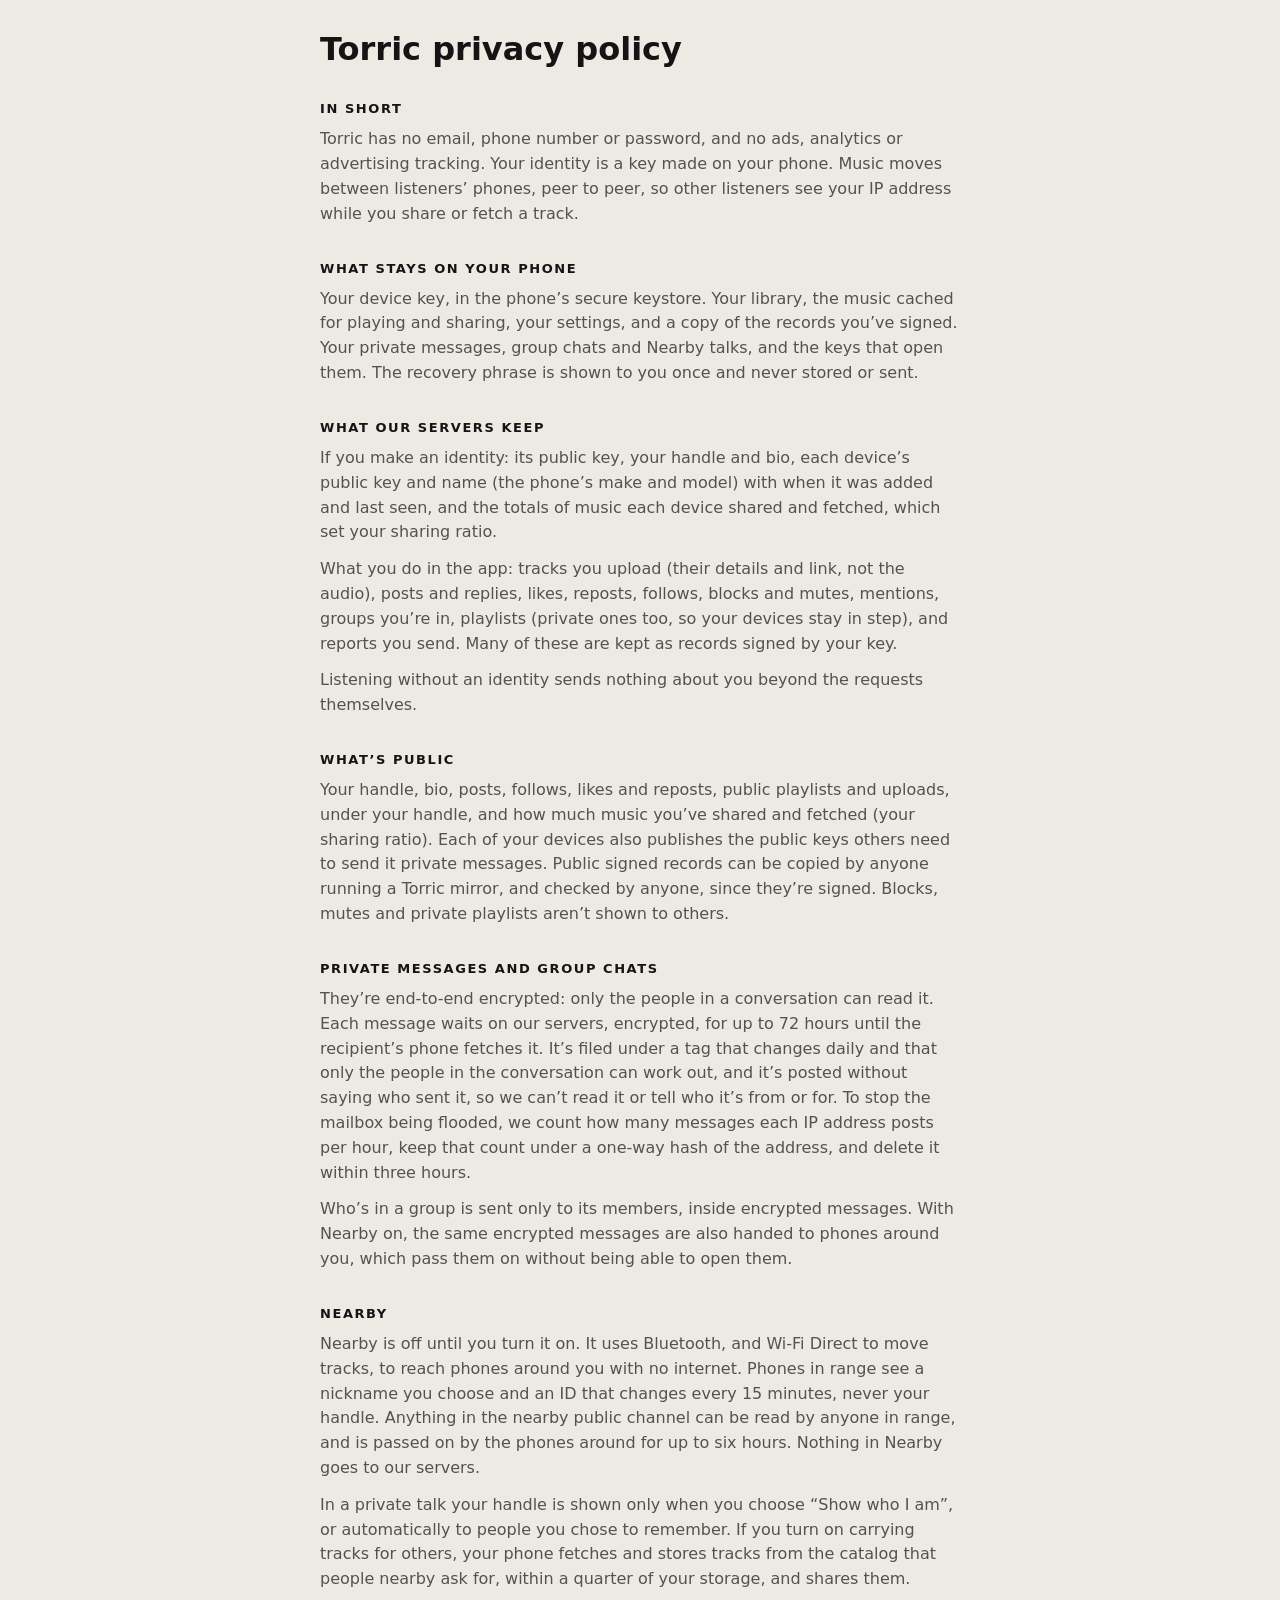
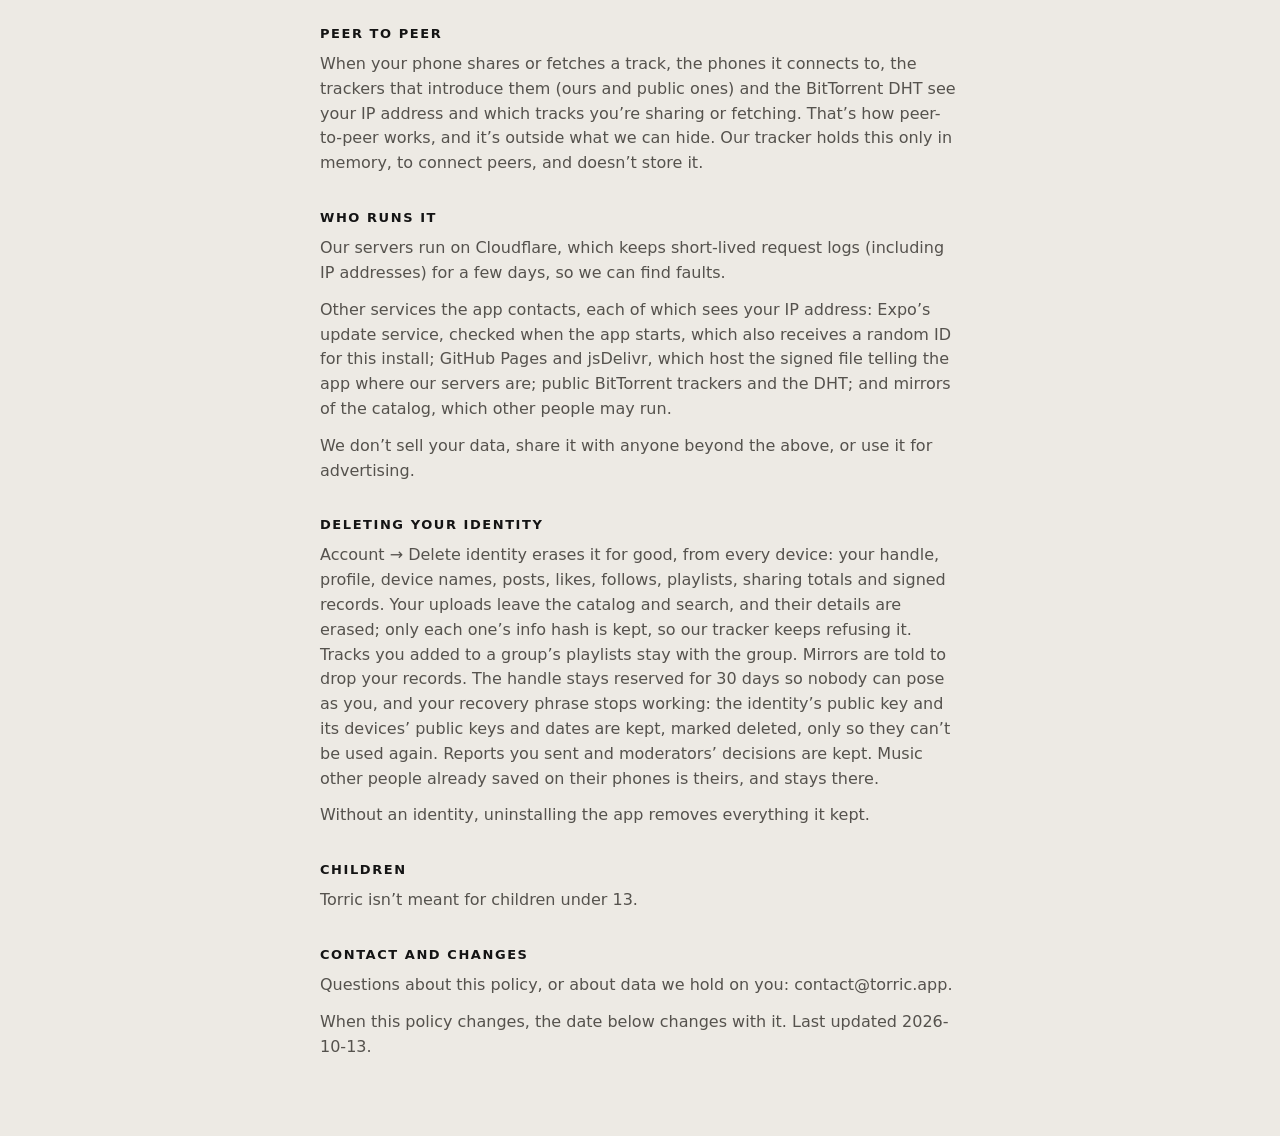
==== privacy.html @ 426a7a63 "Bootstrap file, seq 1" ====
<!doctype html>
<html lang="en">
<head>
  <meta charset="utf-8">
  <meta name="viewport" content="width=device-width, initial-scale=1">
  <title>Torric privacy policy</title>
  <style>
    :root { color-scheme: light dark; --bg: #edeae4; --ink: #141414; --muted: #55524d; }
    @media (prefers-color-scheme: dark) { :root { --bg: #141414; --ink: #edeae4; --muted: #a8a49c; } }
    body { margin: 0; background: var(--bg); color: var(--ink); font: 16px/1.55 system-ui, sans-serif; }
    main { max-width: 640px; margin: 0 auto; padding: 32px 16px 64px; }
    h1 { font-size: 32px; line-height: 1.1; margin: 0 0 8px; }
    h2 { font-size: 13px; letter-spacing: 0.12em; text-transform: uppercase; margin: 32px 0 8px; }
    p { margin: 0 0 12px; color: var(--muted); }
    a { color: var(--ink); }
  </style>
</head>
<body>
<main>
  <h1>Torric privacy policy</h1>
  <h2>In short</h2>
  <p>Torric has no email, phone number or password, and no ads, analytics or advertising tracking. Your identity is a key made on your phone. Music moves between listeners’ phones, peer to peer, so other listeners see your IP address while you share or fetch a track.</p>
  <h2>What stays on your phone</h2>
  <p>Your device key, in the phone’s secure keystore. Your library, the music cached for playing and sharing, your settings, and a copy of the records you’ve signed. Your private messages, group chats and Nearby talks, and the keys that open them. The recovery phrase is shown to you once and never stored or sent.</p>
  <h2>What our servers keep</h2>
  <p>If you make an identity: its public key, your handle and bio, each device’s public key and name (the phone’s make and model) with when it was added and last seen, and the totals of music each device shared and fetched, which set your sharing ratio.</p>
  <p>What you do in the app: tracks you upload (their details and link, not the audio), posts and replies, likes, reposts, follows, blocks and mutes, mentions, groups you’re in, playlists (private ones too, so your devices stay in step), and reports you send. Many of these are kept as records signed by your key.</p>
  <p>Listening without an identity sends nothing about you beyond the requests themselves.</p>
  <h2>What’s public</h2>
  <p>Your handle, bio, posts, follows, likes and reposts, public playlists and uploads, under your handle, and how much music you’ve shared and fetched (your sharing ratio). Each of your devices also publishes the public keys others need to send it private messages. Public signed records can be copied by anyone running a Torric mirror, and checked by anyone, since they’re signed. Blocks, mutes and private playlists aren’t shown to others.</p>
  <h2>Private messages and group chats</h2>
  <p>They’re end-to-end encrypted: only the people in a conversation can read it. Each message waits on our servers, encrypted, for up to 72 hours until the recipient’s phone fetches it. It’s filed under a tag that changes daily and that only the people in the conversation can work out, and it’s posted without saying who sent it, so we can’t read it or tell who it’s from or for. To stop the mailbox being flooded, we count how many messages each IP address posts per hour, keep that count under a one-way hash of the address, and delete it within three hours.</p>
  <p>Who’s in a group is sent only to its members, inside encrypted messages. With Nearby on, the same encrypted messages are also handed to phones around you, which pass them on without being able to open them.</p>
  <h2>Nearby</h2>
  <p>Nearby is off until you turn it on. It uses Bluetooth, and Wi-Fi Direct to move tracks, to reach phones around you with no internet. Phones in range see a nickname you choose and an ID that changes every 15 minutes, never your handle. Anything in the nearby public channel can be read by anyone in range, and is passed on by the phones around for up to six hours. Nothing in Nearby goes to our servers.</p>
  <p>In a private talk your handle is shown only when you choose “Show who I am”, or automatically to people you chose to remember. If you turn on carrying tracks for others, your phone fetches and stores tracks from the catalog that people nearby ask for, within a quarter of your storage, and shares them.</p>
  <h2>Peer to peer</h2>
  <p>When your phone shares or fetches a track, the phones it connects to, the trackers that introduce them (ours and public ones) and the BitTorrent DHT see your IP address and which tracks you’re sharing or fetching. That’s how peer-to-peer works, and it’s outside what we can hide. Our tracker holds this only in memory, to connect peers, and doesn’t store it.</p>
  <h2>Who runs it</h2>
  <p>Our servers run on Cloudflare, which keeps short-lived request logs (including IP addresses) for a few days, so we can find faults.</p>
  <p>Other services the app contacts, each of which sees your IP address: Expo’s update service, checked when the app starts, which also receives a random ID for this install; GitHub Pages and jsDelivr, which host the signed file telling the app where our servers are; public BitTorrent trackers and the DHT; and mirrors of the catalog, which other people may run.</p>
  <p>We don’t sell your data, share it with anyone beyond the above, or use it for advertising.</p>
  <h2>Deleting your identity</h2>
  <p>Account → Delete identity erases it for good, from every device: your handle, profile, device names, posts, likes, follows, playlists, sharing totals and signed records. Your uploads leave the catalog and search, and their details are erased; only each one’s info hash is kept, so our tracker keeps refusing it. Tracks you added to a group’s playlists stay with the group. Mirrors are told to drop your records. The handle stays reserved for 30 days so nobody can pose as you, and your recovery phrase stops working: the identity’s public key and its devices’ public keys and dates are kept, marked deleted, only so they can’t be used again. Reports you sent and moderators’ decisions are kept. Music other people already saved on their phones is theirs, and stays there.</p>
  <p>Without an identity, uninstalling the app removes everything it kept.</p>
  <h2>Children</h2>
  <p>Torric isn’t meant for children under 13.</p>
  <h2>Contact and changes</h2>
  <p>Questions about this policy, or about data we hold on you: contact@torric.app.</p>
  <p>When this policy changes, the date below changes with it. Last updated 2026-10-13.</p>
</main>
</body>
</html>
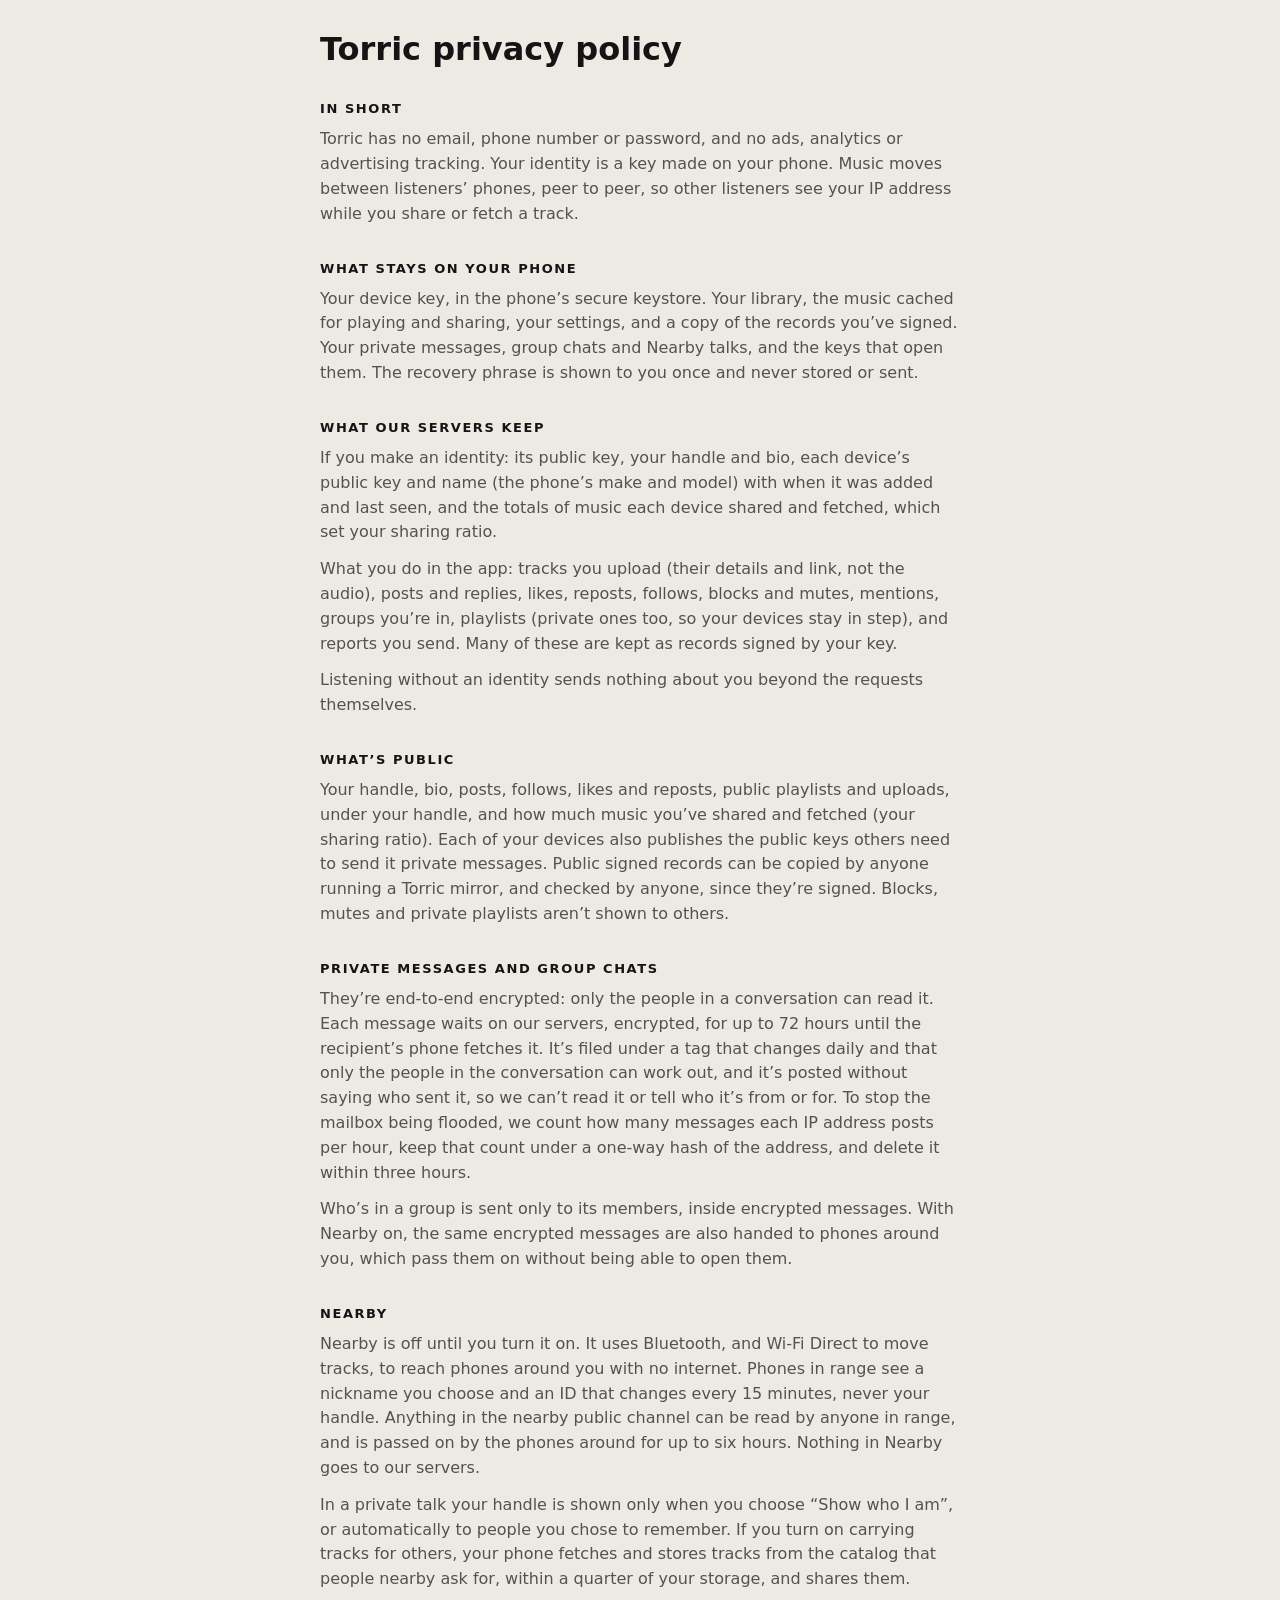
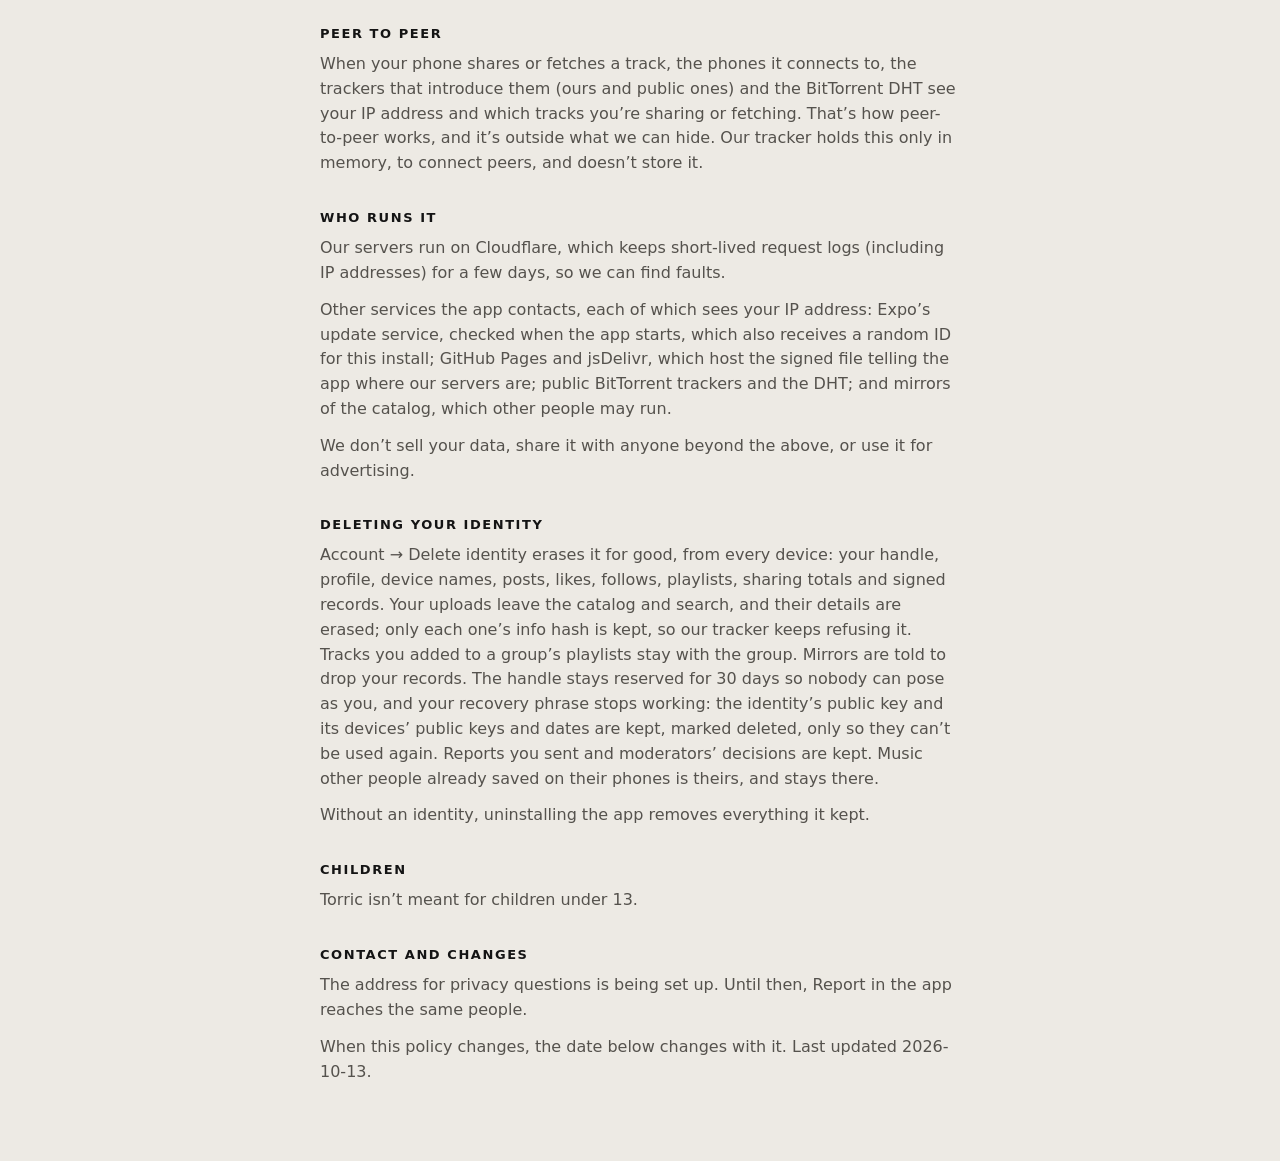
==== commit 4071889d: "Bootstrap file, seq 1" ====
--- a/privacy.html
+++ b/privacy.html
@@ -46,7 +46,7 @@
   <h2>Children</h2>
   <p>Torric isn’t meant for children under 13.</p>
   <h2>Contact and changes</h2>
-  <p>Questions about this policy, or about data we hold on you: contact@torric.app.</p>
+  <p>The address for privacy questions is being set up. Until then, Report in the app reaches the same people.</p>
   <p>When this policy changes, the date below changes with it. Last updated 2026-10-13.</p>
 </main>
 </body>
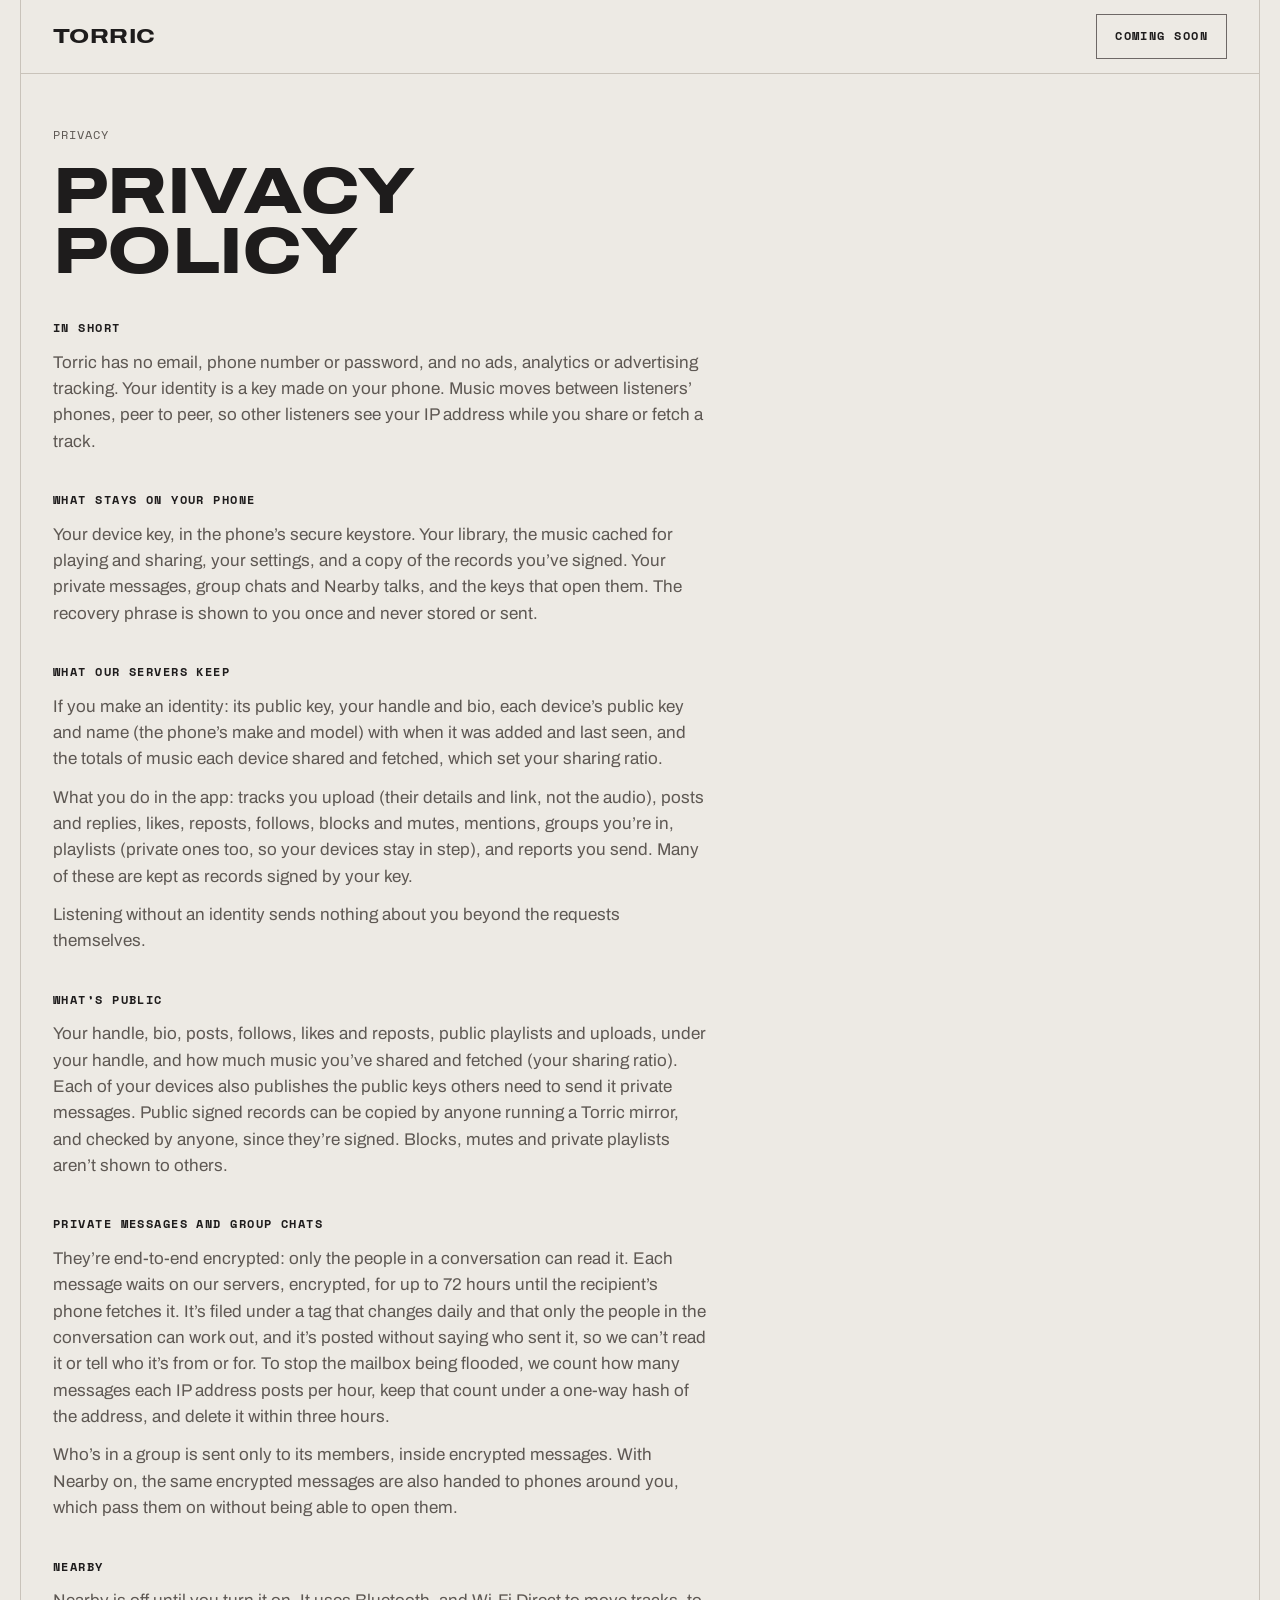
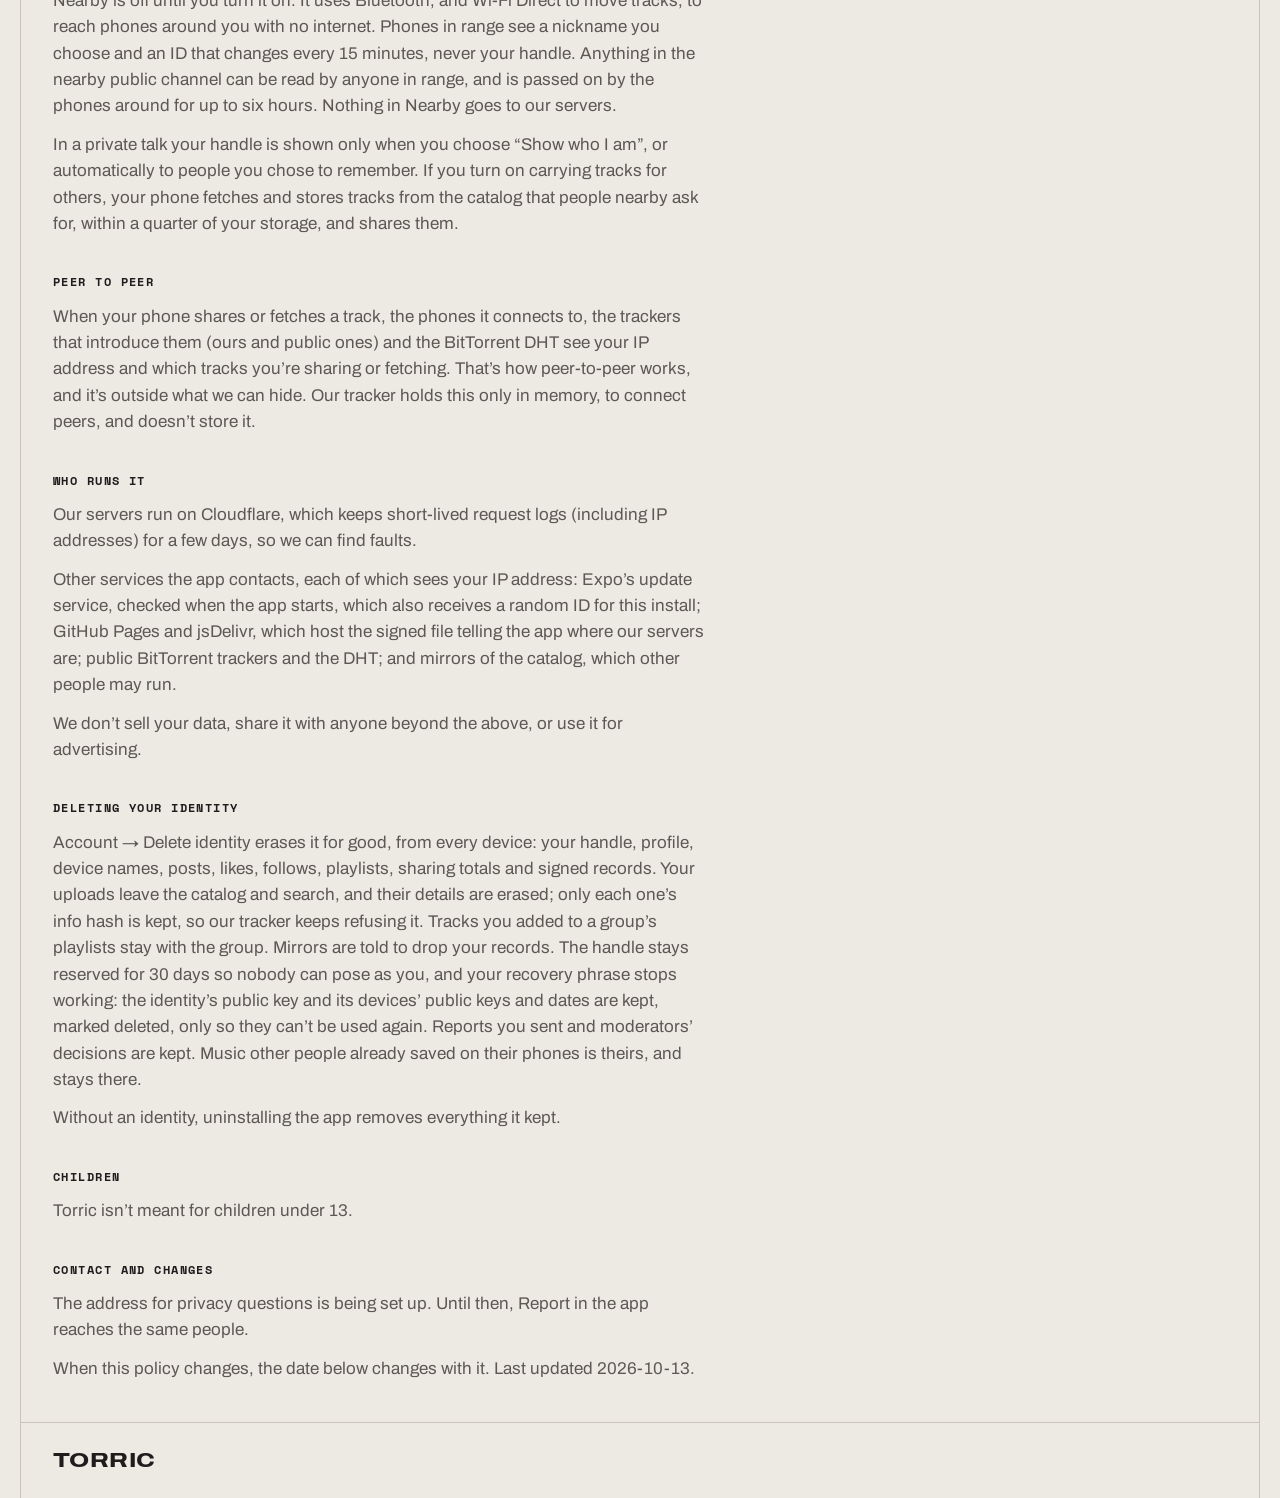
==== commit 8caeb025: "Bootstrap file, seq 1" ====
--- a/privacy.html
+++ b/privacy.html
@@ -1,23 +1,23 @@
 <!doctype html>
 <html lang="en">
 <head>
-  <meta charset="utf-8">
-  <meta name="viewport" content="width=device-width, initial-scale=1">
-  <title>Torric privacy policy</title>
-  <style>
-    :root { color-scheme: light dark; --bg: #edeae4; --ink: #141414; --muted: #55524d; }
-    @media (prefers-color-scheme: dark) { :root { --bg: #141414; --ink: #edeae4; --muted: #a8a49c; } }
-    body { margin: 0; background: var(--bg); color: var(--ink); font: 16px/1.55 system-ui, sans-serif; }
-    main { max-width: 640px; margin: 0 auto; padding: 32px 16px 64px; }
-    h1 { font-size: 32px; line-height: 1.1; margin: 0 0 8px; }
-    h2 { font-size: 13px; letter-spacing: 0.12em; text-transform: uppercase; margin: 32px 0 8px; }
-    p { margin: 0 0 12px; color: var(--muted); }
-    a { color: var(--ink); }
-  </style>
+<meta charset="utf-8">
+<meta name="viewport" content="width=device-width, initial-scale=1">
+<title>Torric privacy policy</title>
+<meta name="theme-color" content="#EDEAE4" media="(prefers-color-scheme: light)">
+<meta name="theme-color" content="#1E1C1C" media="(prefers-color-scheme: dark)">
+<link rel="stylesheet" href="site.css">
 </head>
 <body>
-<main>
-  <h1>Torric privacy policy</h1>
+<div class="frame">
+<header class="bar">
+  <a class="wordmark" href="./">Torric</a>
+  <span class="btn" aria-disabled="true">Coming soon</span>
+</header>
+<main class="row">
+<div class="prose">
+  <p class="meta">Privacy</p>
+  <h1 class="display" style="font-size:clamp(34px,6vw,64px)">Privacy policy</h1>
   <h2>In short</h2>
   <p>Torric has no email, phone number or password, and no ads, analytics or advertising tracking. Your identity is a key made on your phone. Music moves between listeners’ phones, peer to peer, so other listeners see your IP address while you share or fetch a track.</p>
   <h2>What stays on your phone</h2>
@@ -48,6 +48,11 @@
   <h2>Contact and changes</h2>
   <p>The address for privacy questions is being set up. Until then, Report in the app reaches the same people.</p>
   <p>When this policy changes, the date below changes with it. Last updated 2026-10-13.</p>
+</div>
 </main>
+<footer class="footer">
+  <a class="wordmark" href="./">Torric</a>
+</footer>
+</div>
 </body>
 </html>
--- a/site.css
+++ b/site.css
@@ -0,0 +1,232 @@
+/*
+ * torric.app — the app's grid brutalism on the web (PLAN.md §9,
+ * constants/theme.ts). Hairline cells meeting edge to edge, one signal red,
+ * Archivo Expanded for headlines, Archivo to read, Space Mono for labels.
+ * No rounded cards, no shadows, no gradients. Colours are the app's tokens.
+ */
+
+@font-face { font-family: 'Archivo Expanded'; font-weight: 800; font-display: swap; src: url('fonts/ArchivoExpanded-ExtraBold.woff2') format('woff2'); }
+@font-face { font-family: 'Archivo'; font-weight: 400; font-display: swap; src: url('fonts/Archivo_400Regular.woff2') format('woff2'); }
+@font-face { font-family: 'Archivo'; font-weight: 500; font-display: swap; src: url('fonts/Archivo_500Medium.woff2') format('woff2'); }
+@font-face { font-family: 'Space Mono'; font-weight: 400; font-display: swap; src: url('fonts/SpaceMono_400Regular.woff2') format('woff2'); }
+@font-face { font-family: 'Space Mono'; font-weight: 700; font-display: swap; src: url('fonts/SpaceMono_700Bold.woff2') format('woff2'); }
+
+:root {
+  color-scheme: light;
+  --bg: #EDEAE4;
+  --surface: #F7F4EF;
+  --sunken: #E2DED7;
+  --ink: #1E1C1C;
+  --ink-muted: #5E5853;
+  --ink-faint: #8F8881;
+  --line: #C9C3BA;
+  --line-strong: #6E6866;
+  --accent: #DB2F3A;
+  --accent-pressed: #B8242E;
+  --accent-text: #C42630;
+  --on-accent: #FFFFFF;
+  --mesh: #1E1C1C;
+
+  --display: 'Archivo Expanded', 'Archivo', system-ui, sans-serif;
+  --body: 'Archivo', system-ui, sans-serif;
+  --mono: 'Space Mono', ui-monospace, monospace;
+  --gutter: 16px;
+}
+@media (prefers-color-scheme: dark) {
+  :root {
+    color-scheme: dark;
+    --bg: #1E1C1C;
+    --surface: #272424;
+    --sunken: #161414;
+    --ink: #F2EEEA;
+    --ink-muted: #A8A19C;
+    --ink-faint: #77716C;
+    --line: #3F3A3A;
+    --line-strong: #8A8380;
+    --accent-text: #FF5560;
+    --mesh: #F2EEEA;
+  }
+}
+
+* { box-sizing: border-box; }
+html { -webkit-text-size-adjust: 100%; }
+body {
+  margin: 0;
+  background: var(--bg);
+  color: var(--ink);
+  font: 400 17px/1.55 var(--body);
+  -webkit-font-smoothing: antialiased;
+}
+a { color: inherit; }
+::selection { background: var(--accent); color: var(--on-accent); }
+:focus-visible { outline: 2px solid var(--accent); outline-offset: 2px; }
+
+/* ---- the grid ---- */
+
+.frame { max-width: 1240px; margin: 0 auto; border-left: 1px solid var(--line); border-right: 1px solid var(--line); }
+.row { display: grid; border-bottom: 1px solid var(--line); }
+.row > * { padding: 28px var(--gutter); min-width: 0; }
+.row > * + * { border-left: 1px solid var(--line); }
+.cols-2 { grid-template-columns: 1fr 1fr; }
+.cols-3 { grid-template-columns: repeat(3, 1fr); }
+.cols-4 { grid-template-columns: repeat(4, 1fr); }
+.hero-row { grid-template-columns: 1.35fr 1fr; }
+@media (min-width: 720px) {
+  :root { --gutter: 32px; }
+  .row > * { padding: 40px var(--gutter); }
+}
+@media (max-width: 899px) {
+  .cols-4 { grid-template-columns: 1fr 1fr; }
+  .cols-4 > :nth-child(3) { border-left: 0; }
+  .cols-4 > :nth-child(n + 3) { border-top: 1px solid var(--line); }
+  .hero-row { grid-template-columns: 1fr; }
+  .hero-row > * + * { border-left: 0; border-top: 1px solid var(--line); }
+}
+@media (max-width: 719px) {
+  .cols-2, .cols-3, .cols-4 { grid-template-columns: 1fr; }
+  .cols-2 > * + *, .cols-3 > * + *, .cols-4 > * + * { border-left: 0; border-top: 1px solid var(--line); }
+}
+
+/* ---- type ---- */
+
+.display {
+  font-family: var(--display);
+  font-weight: 800;
+  text-transform: uppercase;
+  line-height: 0.95;
+  letter-spacing: -0.01em;
+  margin: 0;
+  overflow-wrap: anywhere;
+}
+h1.display { font-size: clamp(40px, 7vw, 96px); margin-top: 18px; }
+h2.display { margin-top: 14px; }
+h2.display { font-size: clamp(30px, 5.2vw, 64px); }
+h3.display { font-size: 19px; line-height: 1.1; letter-spacing: 0; }
+.meta {
+  font-family: var(--mono);
+  font-size: 12px;
+  line-height: 1.5;
+  letter-spacing: 0.08em;
+  text-transform: uppercase;
+  color: var(--ink-muted);
+}
+.lede { font-size: clamp(18px, 2vw, 21px); color: var(--ink-muted); max-width: 34em; margin: 20px 0 0; }
+p { margin: 12px 0 0; color: var(--ink-muted); }
+.cell h3 + p { margin-top: 10px; }
+.num { font-family: var(--mono); font-size: 12px; color: var(--ink-faint); display: block; margin-bottom: 28px; }
+
+/* The red slash (components/ui/Display.tsx): a bar behind one line of a
+   headline, rotated -9deg, wider than the words. One per screen. */
+.line { display: block; white-space: nowrap; }
+.slash { position: relative; display: inline-block; z-index: 0; }
+.slash::before {
+  content: '';
+  position: absolute;
+  top: 0.08em;
+  bottom: 0.02em;
+  left: -6%;
+  right: -10%;
+  background: var(--accent);
+  transform: rotate(-9deg);
+  z-index: -1;
+}
+
+/* ---- header and footer ---- */
+
+.bar { display: flex; align-items: center; justify-content: space-between; gap: 16px; padding: 14px var(--gutter); border-bottom: 1px solid var(--line); }
+.wordmark { font-family: var(--display); font-weight: 800; font-size: 20px; letter-spacing: 0.02em; text-decoration: none; text-transform: uppercase; }
+.nav { display: flex; gap: 22px; }
+.nav a { font-family: var(--mono); font-size: 12px; letter-spacing: 0.08em; text-transform: uppercase; text-decoration: none; color: var(--ink-muted); }
+.nav a:hover { color: var(--ink); }
+@media (max-width: 719px) { .nav { display: none; } }
+
+.footer { display: flex; flex-wrap: wrap; justify-content: space-between; gap: 12px; padding: 22px var(--gutter); }
+
+/* ---- buttons ---- */
+
+.btn {
+  display: inline-flex;
+  align-items: center;
+  gap: 10px;
+  min-height: 44px;
+  padding: 12px 18px;
+  font-family: var(--mono);
+  font-size: 12px;
+  font-weight: 700;
+  letter-spacing: 0.12em;
+  text-transform: uppercase;
+  text-decoration: none;
+  border: 1px solid var(--line-strong);
+  color: var(--ink);
+  background: transparent;
+}
+.btn-primary { background: var(--accent); border-color: var(--accent); color: var(--on-accent); }
+.btn[aria-disabled='true'] { cursor: default; }
+.btn-row { display: flex; flex-wrap: wrap; gap: 12px; margin-top: 32px; }
+a.btn:hover { border-color: var(--ink); }
+
+/* ---- hero art: the mesh tunnel and the tag pile ---- */
+
+.hero-art { position: relative; min-height: 360px; overflow: hidden; padding: 0 !important; }
+.tunnel { position: absolute; inset: 0; width: 100%; height: 100%; color: var(--mesh); }
+.tunnel .rings rect { fill: none; stroke: currentColor; stroke-opacity: 0.28; vector-effect: non-scaling-stroke; }
+.tunnel .spokes line { stroke: currentColor; stroke-opacity: 0.18; vector-effect: non-scaling-stroke; }
+.tunnel .rings { transform-origin: 200px 200px; animation: fly 6s linear infinite; }
+@keyframes fly { from { transform: scale(1); } to { transform: scale(1.25); } }
+
+.pile { position: absolute; left: 0; right: 0; bottom: 18px; height: 150px; }
+.pill {
+  position: absolute;
+  font-family: var(--mono);
+  font-size: 12px;
+  letter-spacing: 0.06em;
+  text-transform: uppercase;
+  padding: 6px 12px;
+  border: 1px solid var(--line-strong);
+  background: var(--bg);
+  white-space: nowrap;
+}
+
+@media (prefers-reduced-motion: reduce) {
+  .tunnel .rings { animation: none; }
+}
+
+/* ---- the strip of three ---- */
+
+.strip > * { padding-top: 22px; padding-bottom: 22px; }
+.strip .big { font-family: var(--display); font-weight: 800; font-size: 15px; text-transform: uppercase; letter-spacing: 0.02em; display: block; margin-top: 6px; color: var(--ink); }
+
+/* ---- the mock feed ---- */
+
+.feed { background: var(--sunken); }
+.post { background: var(--bg); border: 1px solid var(--line); padding: 18px; }
+.post + .post { border-top: 0; }
+.post-head { display: flex; align-items: center; gap: 12px; }
+.identicon { width: 36px; height: 36px; flex: none; color: var(--ink); background: var(--surface); border: 1px solid var(--line); }
+.handle { font-family: var(--mono); font-size: 13px; font-weight: 700; }
+.post-head .meta { font-size: 11px; margin-left: auto; }
+.post-body { margin: 12px 0 0; color: var(--ink); }
+.post-actions { display: flex; gap: 22px; margin-top: 14px; }
+.post-actions span { font-family: var(--mono); font-size: 12px; color: var(--ink-muted); }
+.reply { margin: 0 0 0 28px; border-left: 1px solid var(--line-strong) !important; }
+
+.song { display: grid; grid-template-columns: 56px 1fr auto; align-items: center; gap: 14px; margin-top: 14px; border: 1px solid var(--line); background: var(--surface); padding: 10px; }
+.cover { width: 56px; height: 56px; color: var(--mesh); background: var(--sunken); }
+.song-title { font-family: var(--display); font-weight: 800; font-size: 14px; text-transform: uppercase; line-height: 1.1; display: block; }
+.song.playing .song-title { color: var(--accent-text); }
+.song .meta { font-size: 11px; }
+.play { width: 36px; height: 36px; display: grid; place-items: center; border: 1px solid var(--line-strong); font-size: 12px; }
+.song.playing .play { background: var(--accent); border-color: var(--accent); color: var(--on-accent); }
+
+/* ---- lists inside cells ---- */
+
+.ticks { list-style: none; padding: 0; margin: 18px 0 0; border-top: 1px solid var(--line); }
+.ticks li { padding: 12px 0; border-bottom: 1px solid var(--line); color: var(--ink-muted); }
+.ticks li b { font-weight: 500; color: var(--ink); }
+
+.tag { display: inline-block; font-family: var(--mono); font-size: 11px; letter-spacing: 0.08em; text-transform: uppercase; border: 1px solid var(--line-strong); padding: 3px 8px; margin-left: 10px; vertical-align: middle; }
+
+/* ---- long-form pages (privacy) ---- */
+
+.prose { max-width: 720px; }
+.prose h2 { font-family: var(--mono); font-size: 12px; letter-spacing: 0.12em; text-transform: uppercase; color: var(--ink); margin: 36px 0 8px; font-weight: 700; }
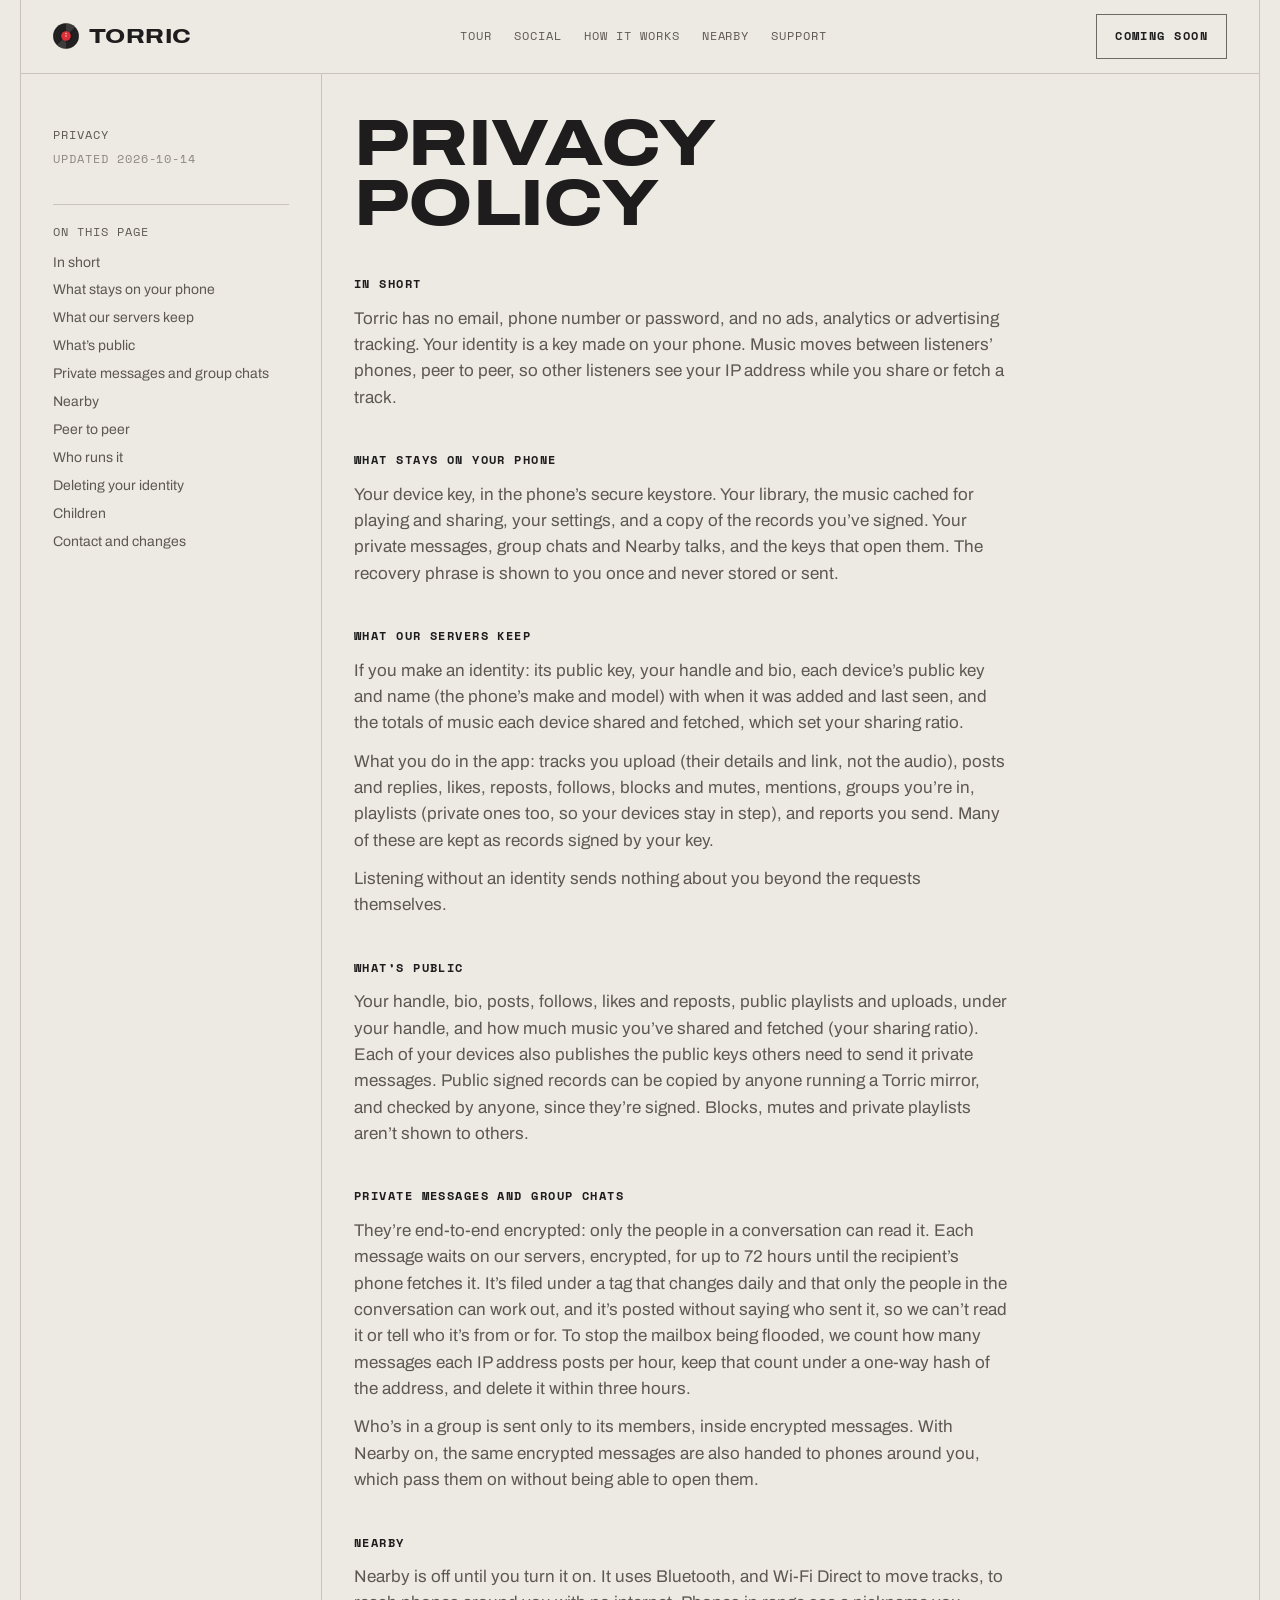
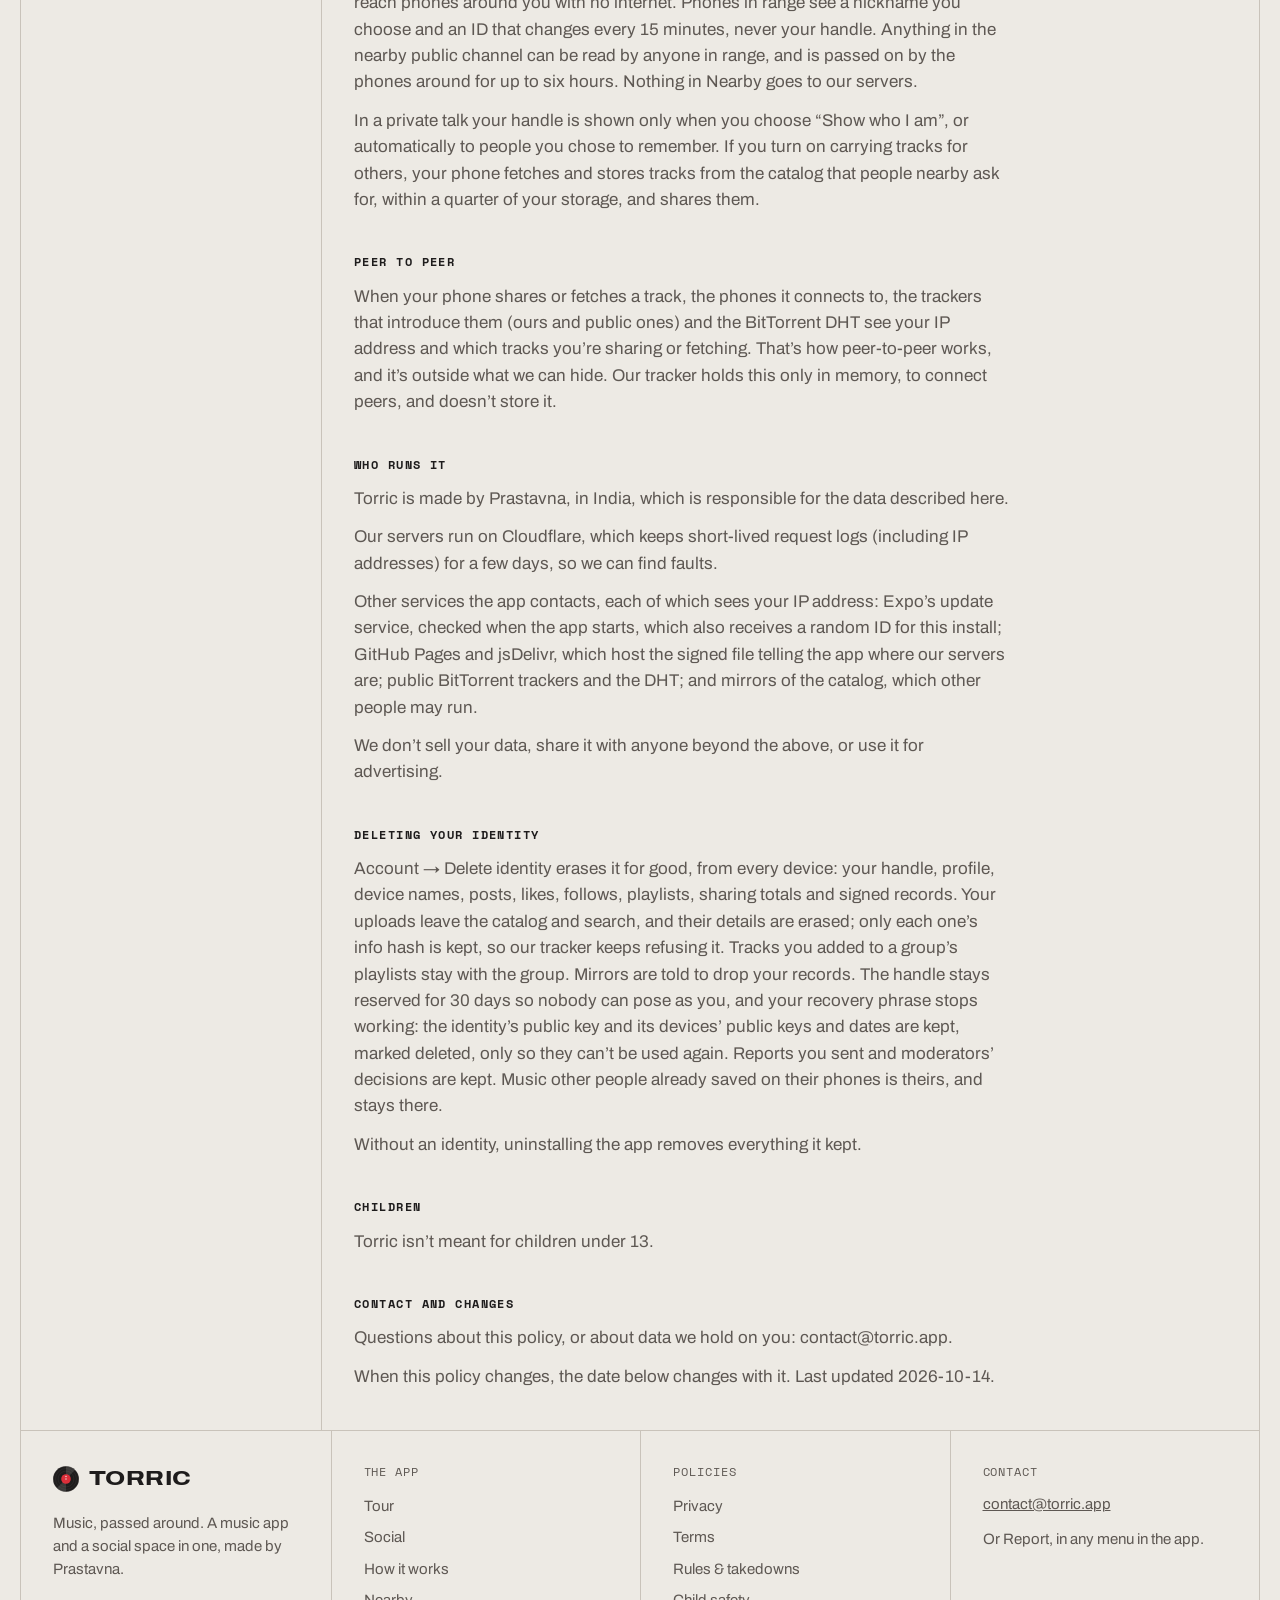
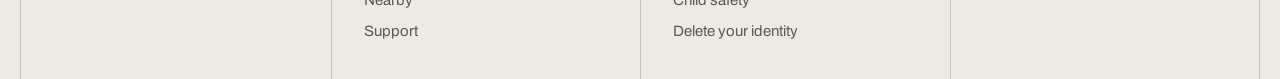
==== commit f12fc565: "Bootstrap file, seq 1" ====
--- a/privacy.html
+++ b/privacy.html
@@ -3,56 +3,127 @@
 <head>
 <meta charset="utf-8">
 <meta name="viewport" content="width=device-width, initial-scale=1">
-<title>Torric privacy policy</title>
+<title>Privacy policy · Torric</title>
+<meta name="description" content="What Torric keeps on your phone, what our servers keep, what’s public, and how to delete it all.">
+<link rel="canonical" href="https://torric.app/privacy">
 <meta name="theme-color" content="#EDEAE4" media="(prefers-color-scheme: light)">
 <meta name="theme-color" content="#1E1C1C" media="(prefers-color-scheme: dark)">
+<link rel="icon" href="favicon.ico" sizes="32x32">
+<link rel="icon" href="favicon.svg" type="image/svg+xml">
+<link rel="apple-touch-icon" href="apple-touch-icon.png">
+<link rel="manifest" href="site.webmanifest">
+<meta property="og:type" content="website">
+<meta property="og:site_name" content="Torric">
+<meta property="og:title" content="Privacy policy · Torric">
+<meta property="og:description" content="What Torric keeps on your phone, what our servers keep, what’s public, and how to delete it all.">
+<meta property="og:url" content="https://torric.app/privacy">
+<meta property="og:image" content="https://torric.app/og.png">
+<meta property="og:image:width" content="1200">
+<meta property="og:image:height" content="630">
+<meta property="og:image:alt" content="Torric: music, passed around">
+<meta name="twitter:card" content="summary_large_image">
+<link rel="preload" href="fonts/ArchivoExpanded-ExtraBold.woff2" as="font" type="font/woff2" crossorigin>
 <link rel="stylesheet" href="site.css">
 </head>
 <body>
 <div class="frame">
+
+<a class="skip" href="#main">Skip to content</a>
 <header class="bar">
-  <a class="wordmark" href="./">Torric</a>
+  <a class="wordmark" href="./"><img class="mark" src="favicon.svg" alt="" width="26" height="26">Torric</a>
+  <nav class="nav" aria-label="Sections">
+    <a href="./#tour">Tour</a>
+    <a href="./#social">Social</a>
+    <a href="./#how">How it works</a>
+    <a href="./#nearby">Nearby</a>
+    <a href="support">Support</a>
+  </nav>
   <span class="btn" aria-disabled="true">Coming soon</span>
 </header>
-<main class="row">
+
+<main id="main" class="row doc">
+<aside>
+  <p class="meta">Privacy</p>
+  <p class="meta updated">Updated 2026-10-14</p>
+  <nav class="toc" aria-label="On this page">
+    <p class="meta">On this page</p>
+    <a href="#in-short">In short</a>
+    <a href="#what-stays-on-your-phone">What stays on your phone</a>
+    <a href="#what-our-servers-keep">What our servers keep</a>
+    <a href="#what-s-public">What’s public</a>
+    <a href="#private-messages-and-group-chats">Private messages and group chats</a>
+    <a href="#nearby">Nearby</a>
+    <a href="#peer-to-peer">Peer to peer</a>
+    <a href="#who-runs-it">Who runs it</a>
+    <a href="#deleting-your-identity">Deleting your identity</a>
+    <a href="#children">Children</a>
+    <a href="#contact-and-changes">Contact and changes</a>
+  </nav>
+</aside>
 <div class="prose">
-  <p class="meta">Privacy</p>
-  <h1 class="display" style="font-size:clamp(34px,6vw,64px)">Privacy policy</h1>
-  <h2>In short</h2>
+  <h1 class="display">Privacy policy</h1>
+  <h2 id="in-short">In short</h2>
   <p>Torric has no email, phone number or password, and no ads, analytics or advertising tracking. Your identity is a key made on your phone. Music moves between listeners’ phones, peer to peer, so other listeners see your IP address while you share or fetch a track.</p>
-  <h2>What stays on your phone</h2>
+  <h2 id="what-stays-on-your-phone">What stays on your phone</h2>
   <p>Your device key, in the phone’s secure keystore. Your library, the music cached for playing and sharing, your settings, and a copy of the records you’ve signed. Your private messages, group chats and Nearby talks, and the keys that open them. The recovery phrase is shown to you once and never stored or sent.</p>
-  <h2>What our servers keep</h2>
+  <h2 id="what-our-servers-keep">What our servers keep</h2>
   <p>If you make an identity: its public key, your handle and bio, each device’s public key and name (the phone’s make and model) with when it was added and last seen, and the totals of music each device shared and fetched, which set your sharing ratio.</p>
   <p>What you do in the app: tracks you upload (their details and link, not the audio), posts and replies, likes, reposts, follows, blocks and mutes, mentions, groups you’re in, playlists (private ones too, so your devices stay in step), and reports you send. Many of these are kept as records signed by your key.</p>
   <p>Listening without an identity sends nothing about you beyond the requests themselves.</p>
-  <h2>What’s public</h2>
+  <h2 id="what-s-public">What’s public</h2>
   <p>Your handle, bio, posts, follows, likes and reposts, public playlists and uploads, under your handle, and how much music you’ve shared and fetched (your sharing ratio). Each of your devices also publishes the public keys others need to send it private messages. Public signed records can be copied by anyone running a Torric mirror, and checked by anyone, since they’re signed. Blocks, mutes and private playlists aren’t shown to others.</p>
-  <h2>Private messages and group chats</h2>
+  <h2 id="private-messages-and-group-chats">Private messages and group chats</h2>
   <p>They’re end-to-end encrypted: only the people in a conversation can read it. Each message waits on our servers, encrypted, for up to 72 hours until the recipient’s phone fetches it. It’s filed under a tag that changes daily and that only the people in the conversation can work out, and it’s posted without saying who sent it, so we can’t read it or tell who it’s from or for. To stop the mailbox being flooded, we count how many messages each IP address posts per hour, keep that count under a one-way hash of the address, and delete it within three hours.</p>
   <p>Who’s in a group is sent only to its members, inside encrypted messages. With Nearby on, the same encrypted messages are also handed to phones around you, which pass them on without being able to open them.</p>
-  <h2>Nearby</h2>
+  <h2 id="nearby">Nearby</h2>
   <p>Nearby is off until you turn it on. It uses Bluetooth, and Wi-Fi Direct to move tracks, to reach phones around you with no internet. Phones in range see a nickname you choose and an ID that changes every 15 minutes, never your handle. Anything in the nearby public channel can be read by anyone in range, and is passed on by the phones around for up to six hours. Nothing in Nearby goes to our servers.</p>
   <p>In a private talk your handle is shown only when you choose “Show who I am”, or automatically to people you chose to remember. If you turn on carrying tracks for others, your phone fetches and stores tracks from the catalog that people nearby ask for, within a quarter of your storage, and shares them.</p>
-  <h2>Peer to peer</h2>
+  <h2 id="peer-to-peer">Peer to peer</h2>
   <p>When your phone shares or fetches a track, the phones it connects to, the trackers that introduce them (ours and public ones) and the BitTorrent DHT see your IP address and which tracks you’re sharing or fetching. That’s how peer-to-peer works, and it’s outside what we can hide. Our tracker holds this only in memory, to connect peers, and doesn’t store it.</p>
-  <h2>Who runs it</h2>
+  <h2 id="who-runs-it">Who runs it</h2>
+  <p>Torric is made by Prastavna, in India, which is responsible for the data described here.</p>
   <p>Our servers run on Cloudflare, which keeps short-lived request logs (including IP addresses) for a few days, so we can find faults.</p>
   <p>Other services the app contacts, each of which sees your IP address: Expo’s update service, checked when the app starts, which also receives a random ID for this install; GitHub Pages and jsDelivr, which host the signed file telling the app where our servers are; public BitTorrent trackers and the DHT; and mirrors of the catalog, which other people may run.</p>
   <p>We don’t sell your data, share it with anyone beyond the above, or use it for advertising.</p>
-  <h2>Deleting your identity</h2>
+  <h2 id="deleting-your-identity">Deleting your identity</h2>
   <p>Account → Delete identity erases it for good, from every device: your handle, profile, device names, posts, likes, follows, playlists, sharing totals and signed records. Your uploads leave the catalog and search, and their details are erased; only each one’s info hash is kept, so our tracker keeps refusing it. Tracks you added to a group’s playlists stay with the group. Mirrors are told to drop your records. The handle stays reserved for 30 days so nobody can pose as you, and your recovery phrase stops working: the identity’s public key and its devices’ public keys and dates are kept, marked deleted, only so they can’t be used again. Reports you sent and moderators’ decisions are kept. Music other people already saved on their phones is theirs, and stays there.</p>
   <p>Without an identity, uninstalling the app removes everything it kept.</p>
-  <h2>Children</h2>
+  <h2 id="children">Children</h2>
   <p>Torric isn’t meant for children under 13.</p>
-  <h2>Contact and changes</h2>
-  <p>The address for privacy questions is being set up. Until then, Report in the app reaches the same people.</p>
-  <p>When this policy changes, the date below changes with it. Last updated 2026-10-13.</p>
+  <h2 id="contact-and-changes">Contact and changes</h2>
+  <p>Questions about this policy, or about data we hold on you: contact@torric.app.</p>
+  <p>When this policy changes, the date below changes with it. Last updated 2026-10-14.</p>
 </div>
 </main>
-<footer class="footer">
-  <a class="wordmark" href="./">Torric</a>
+
+<footer class="footer row cols-4">
+  <div>
+    <a class="wordmark" href="./"><img class="mark" src="favicon.svg" alt="" width="26" height="26">Torric</a>
+    <p>Music, passed around. A music app and a social space in one, made by Prastavna.</p>
+  </div>
+  <nav aria-label="The app">
+    <p class="meta">The app</p>
+    <a href="./#tour">Tour</a>
+    <a href="./#social">Social</a>
+    <a href="./#how">How it works</a>
+    <a href="./#nearby">Nearby</a>
+    <a href="support">Support</a>
+  </nav>
+  <nav aria-label="Policies">
+    <p class="meta">Policies</p>
+    <a href="privacy">Privacy</a>
+    <a href="terms">Terms</a>
+    <a href="rules">Rules &amp; takedowns</a>
+    <a href="child-safety">Child safety</a>
+    <a href="delete-account">Delete your identity</a>
+  </nav>
+  <div>
+    <p class="meta">Contact</p>
+    <p><a href="mailto:contact@torric.app">contact@torric.app</a></p>
+    <p>Or Report, in any menu in the app.</p>
+  </div>
 </footer>
+
 </div>
 </body>
 </html>
--- a/site.css
+++ b/site.css
@@ -140,7 +140,19 @@
 .nav a:hover { color: var(--ink); }
 @media (max-width: 719px) { .nav { display: none; } }
 
-.footer { display: flex; flex-wrap: wrap; justify-content: space-between; gap: 12px; padding: 22px var(--gutter); }
+.wordmark { display: inline-flex; align-items: center; gap: 10px; }
+.mark { width: 26px; height: 26px; flex: none; }
+
+.skip { position: absolute; left: -9999px; top: 0; z-index: 10; background: var(--accent); color: var(--on-accent); padding: 10px 16px; font-family: var(--mono); font-size: 12px; text-transform: uppercase; letter-spacing: 0.08em; }
+.skip:focus { left: 0; }
+
+.footer { border-bottom: 0; }
+.footer > * { padding-top: 32px; padding-bottom: 36px; }
+.footer p:not(.meta) { font-size: 15px; }
+.footer nav { display: flex; flex-direction: column; gap: 8px; }
+.footer nav .meta, .footer div > .meta { margin: 0 0 6px; }
+.footer nav a { font-size: 15px; color: var(--ink-muted); text-decoration: none; }
+.footer a:hover { color: var(--ink); }
 
 /* ---- buttons ---- */
 
@@ -218,6 +230,20 @@
 .play { width: 36px; height: 36px; display: grid; place-items: center; border: 1px solid var(--line-strong); font-size: 12px; }
 .song.playing .play { background: var(--accent); border-color: var(--accent); color: var(--on-accent); }
 
+/* ---- the tour: the app's screens, looping ---- */
+
+.shows { grid-template-columns: repeat(5, 1fr); }
+.show { margin: 0; display: flex; flex-direction: column; gap: 18px; }
+.show video { display: block; width: 100%; height: auto; aspect-ratio: 6 / 13; background: #1E1C1C; border: 1px solid var(--line-strong); }
+.show figcaption h3 { margin-top: 6px; }
+.show figcaption p { font-size: 15px; margin-top: 8px; }
+@media (max-width: 1099px) {
+  /* A strip to swipe through, inside the frame. */
+  .shows { display: flex; overflow-x: auto; scroll-snap-type: x mandatory; overscroll-behavior-x: contain; }
+  .shows > .show { flex: 0 0 min(68vw, 280px); scroll-snap-align: start; }
+  .shows > * + * { border-top: 0 !important; border-left: 1px solid var(--line) !important; }
+}
+
 /* ---- lists inside cells ---- */
 
 .ticks { list-style: none; padding: 0; margin: 18px 0 0; border-top: 1px solid var(--line); }
@@ -226,7 +252,31 @@
 
 .tag { display: inline-block; font-family: var(--mono); font-size: 11px; letter-spacing: 0.08em; text-transform: uppercase; border: 1px solid var(--line-strong); padding: 3px 8px; margin-left: 10px; vertical-align: middle; }
 
-/* ---- long-form pages (privacy) ---- */
+/* ---- long-form pages: a contents column and the text ---- */
+
+.doc { grid-template-columns: 300px 1fr; }
+.doc aside { position: relative; }
+.doc .updated { margin: 6px 0 0; color: var(--ink-faint); }
+.toc { position: sticky; top: 24px; display: flex; flex-direction: column; gap: 9px; margin-top: 36px; padding-top: 18px; border-top: 1px solid var(--line); }
+.toc .meta { margin: 0 0 4px; }
+.toc a { font-size: 14px; line-height: 1.35; color: var(--ink-muted); text-decoration: none; }
+.toc a:hover { color: var(--ink); }
+@media (max-width: 899px) {
+  .doc { grid-template-columns: 1fr; }
+  .doc > * + * { border-left: 0; border-top: 1px solid var(--line); }
+  .toc { display: none; }
+}
 
 .prose { max-width: 720px; }
-.prose h2 { font-family: var(--mono); font-size: 12px; letter-spacing: 0.12em; text-transform: uppercase; color: var(--ink); margin: 36px 0 8px; font-weight: 700; }
+.prose h1.display { font-size: clamp(34px, 6vw, 64px); margin: 0 0 8px; }
+.prose h2 { font-family: var(--mono); font-size: 12px; letter-spacing: 0.12em; text-transform: uppercase; color: var(--ink); margin: 40px 0 8px; font-weight: 700; scroll-margin-top: 20px; }
+.prose b { font-weight: 500; color: var(--ink); }
+.prose p a, .prose li a { color: var(--accent-text); text-underline-offset: 3px; }
+.prose .ticks { margin-top: 14px; }
+.steps { margin: 14px 0 0; padding: 0; list-style: none; counter-reset: step; border-top: 1px solid var(--line); }
+.steps li { counter-increment: step; display: grid; grid-template-columns: 44px 1fr; padding: 12px 0; border-bottom: 1px solid var(--line); color: var(--ink-muted); }
+.steps li::before { content: counter(step, decimal-leading-zero); font-family: var(--mono); font-size: 12px; color: var(--ink-faint); padding-top: 4px; }
+
+.plain { padding-top: 72px !important; padding-bottom: 96px !important; }
+.plain h1.display { font-size: clamp(44px, 8vw, 104px); margin-top: 14px; }
+.plain { max-width: none; }
